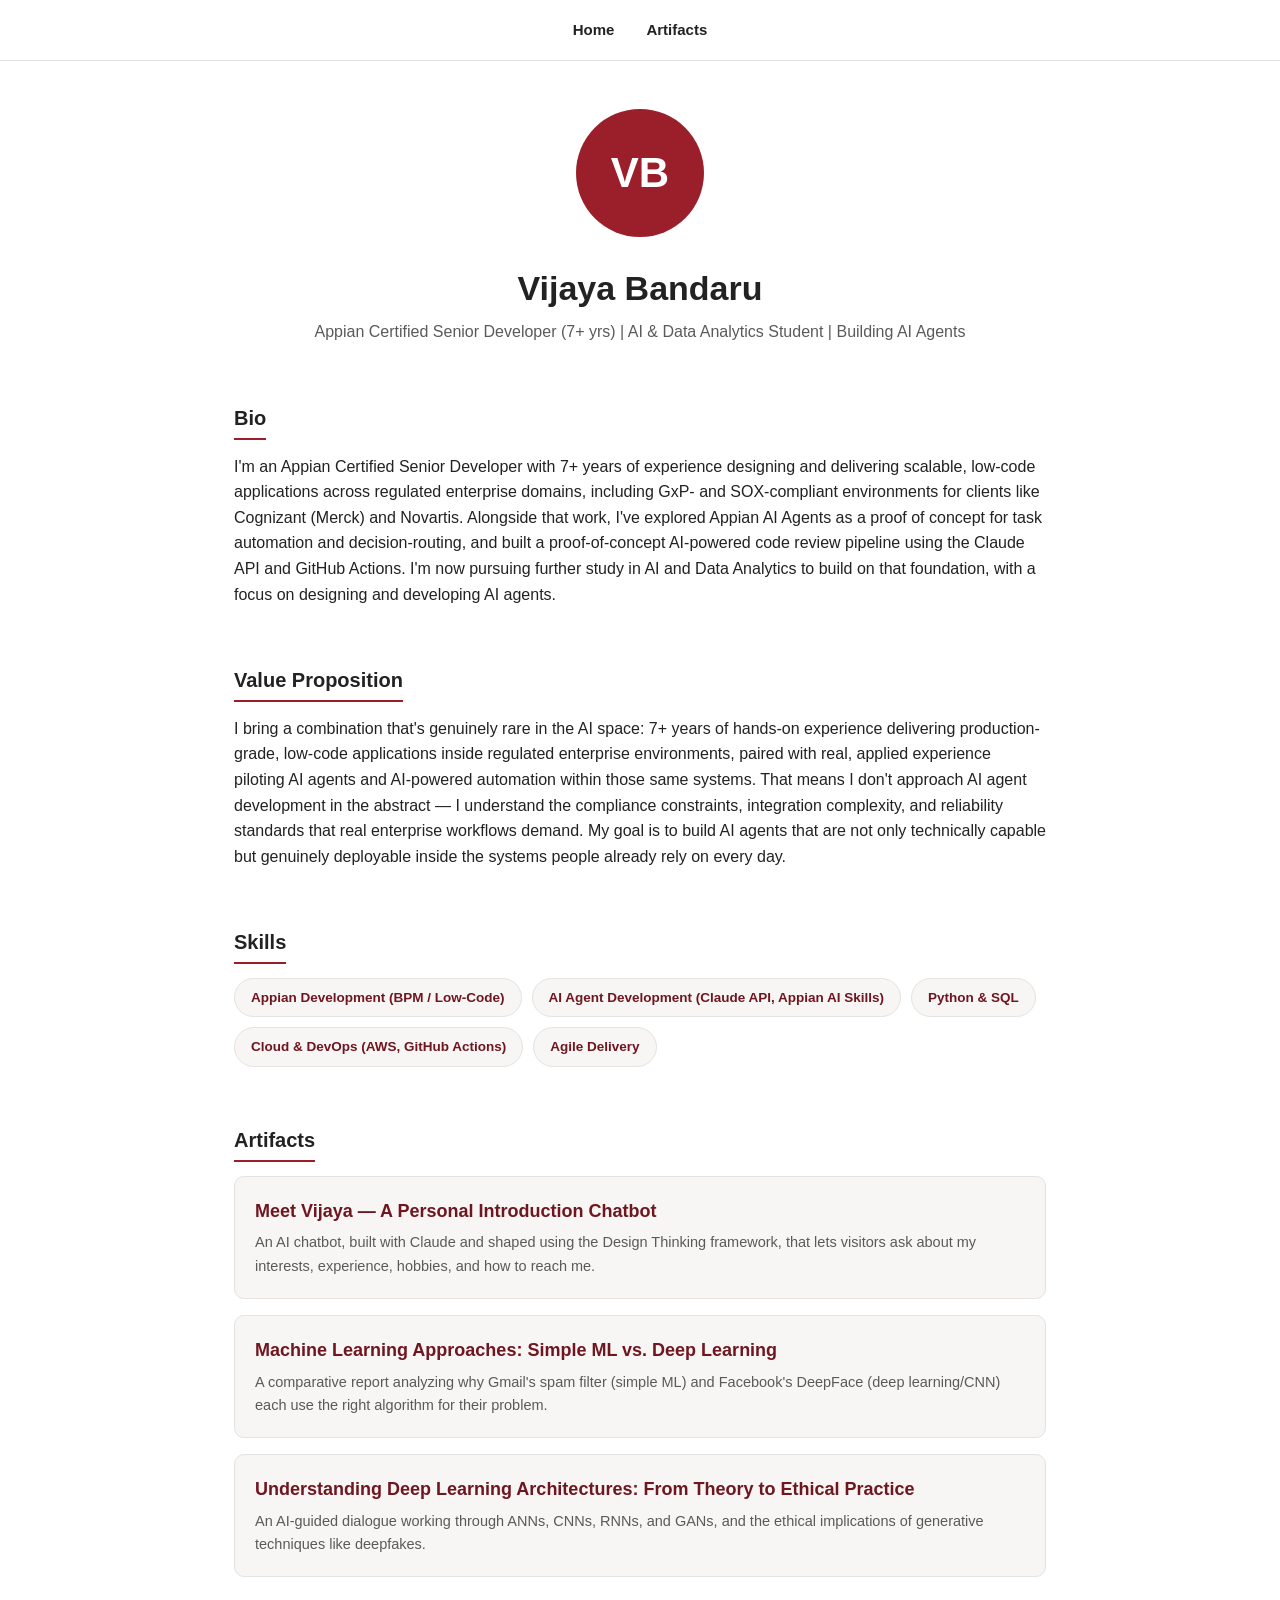
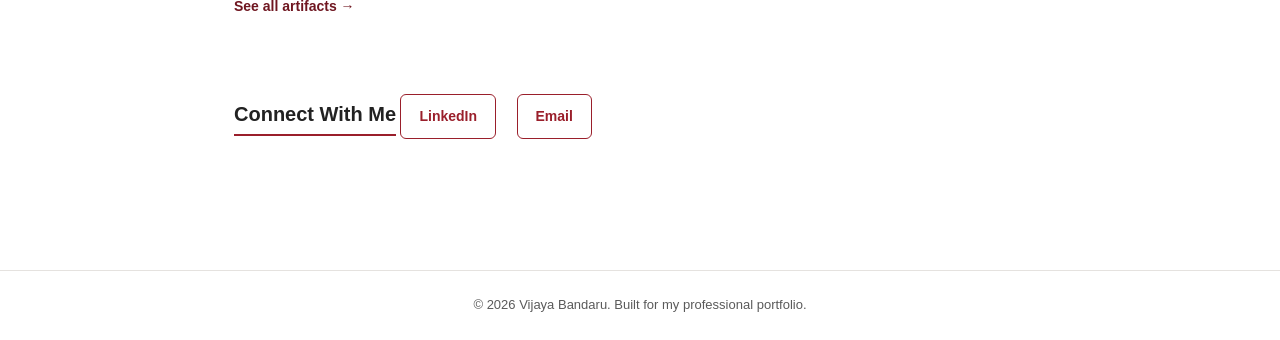
==== index.html @ 0363b2a0 "Add third artifact: Deep Learning Architectures" ====
<!DOCTYPE html>
<html lang="en">
<head>
<meta charset="UTF-8">
<meta name="viewport" content="width=device-width, initial-scale=1.0">
<title>Vijaya Bandaru | Portfolio</title>
<link rel="stylesheet" href="style.css">
</head>
<body>

<header class="site-nav">
  <a href="index.html">Home</a>
  <a href="artifacts.html">Artifacts</a>
</header>

<main>
  <div class="avatar">VB</div>
  <h1 class="name">Vijaya Bandaru</h1>
  <p class="tagline">Appian Certified Senior Developer (7+ yrs) | AI &amp; Data Analytics Student | Building AI Agents</p>

  <section>
    <h2>Bio</h2>
    <p>
      I'm an Appian Certified Senior Developer with 7+ years of experience designing and
      delivering scalable, low-code applications across regulated enterprise domains,
      including GxP- and SOX-compliant environments for clients like Cognizant (Merck) and
      Novartis. Alongside that work, I've explored Appian AI Agents as a proof of concept for
      task automation and decision-routing, and built a proof-of-concept AI-powered code
      review pipeline using the Claude API and GitHub Actions. I'm now pursuing further study
      in AI and Data Analytics to build on that foundation, with a focus on designing and
      developing AI agents.
    </p>
  </section>

  <section>
    <h2>Value Proposition</h2>
    <p>
      I bring a combination that's genuinely rare in the AI space: 7+ years of hands-on
      experience delivering production-grade, low-code applications inside regulated
      enterprise environments, paired with real, applied experience piloting AI agents and
      AI-powered automation within those same systems. That means I don't approach AI agent
      development in the abstract &mdash; I understand the compliance constraints, integration
      complexity, and reliability standards that real enterprise workflows demand. My goal is
      to build AI agents that are not only technically capable but genuinely deployable inside
      the systems people already rely on every day.
    </p>
  </section>

  <section>
    <h2>Skills</h2>
    <div class="skills-list">
      <span class="skill-tag">Appian Development (BPM / Low-Code)</span>
      <span class="skill-tag">AI Agent Development (Claude API, Appian AI Skills)</span>
      <span class="skill-tag">Python &amp; SQL</span>
      <span class="skill-tag">Cloud &amp; DevOps (AWS, GitHub Actions)</span>
      <span class="skill-tag">Agile Delivery</span>
    </div>
  </section>

  <section>
    <h2>Artifacts</h2>
    <a class="artifact-card" href="artifacts/personal-chatbot.html">
      <h3>Meet Vijaya &mdash; A Personal Introduction Chatbot</h3>
      <p>An AI chatbot, built with Claude and shaped using the Design Thinking framework,
      that lets visitors ask about my interests, experience, hobbies, and how to reach me.</p>
    </a>
    <a class="artifact-card" href="artifacts/ml-vs-deep-learning.html">
      <h3>Machine Learning Approaches: Simple ML vs. Deep Learning</h3>
      <p>A comparative report analyzing why Gmail's spam filter (simple ML) and Facebook's
      DeepFace (deep learning/CNN) each use the right algorithm for their problem.</p>
    </a>
    <a class="artifact-card" href="artifacts/deep-learning-architectures.html">
      <h3>Understanding Deep Learning Architectures: From Theory to Ethical Practice</h3>
      <p>An AI-guided dialogue working through ANNs, CNNs, RNNs, and GANs, and the ethical
      implications of generative techniques like deepfakes.</p>
    </a>
    <a href="artifacts.html" class="back-link">See all artifacts &rarr;</a>
  </section>

  <section class="connect">
    <h2>Connect With Me</h2>
    <a href="https://www.linkedin.com/in/vijayreddy040896/" target="_blank" rel="noopener">LinkedIn</a>
    <a href="mailto:vijaybandaru040896@gmail.com">Email</a>
  </section>
</main>

<footer>&copy; 2026 Vijaya Bandaru. Built for my professional portfolio.</footer>

</body>
</html>
---- style.css ----
:root {
  --accent: #9a1f2b;
  --accent-dark: #6f1620;
  --text: #222;
  --muted: #5a5a5a;
  --bg: #ffffff;
  --card-bg: #f7f6f4;
  --border: #e5e2df;
  --max-width: 860px;
}

* { box-sizing: border-box; }

body {
  margin: 0;
  font-family: -apple-system, BlinkMacSystemFont, "Segoe UI", Roboto, Helvetica, Arial, sans-serif;
  color: var(--text);
  background: var(--bg);
  line-height: 1.6;
}

header.site-nav {
  border-bottom: 1px solid var(--border);
  padding: 18px 24px;
  display: flex;
  justify-content: center;
  gap: 32px;
}

header.site-nav a {
  text-decoration: none;
  color: var(--text);
  font-weight: 600;
  font-size: 15px;
}

header.site-nav a:hover { color: var(--accent); }

main {
  max-width: var(--max-width);
  margin: 0 auto;
  padding: 48px 24px 80px;
}

.avatar {
  width: 128px;
  height: 128px;
  border-radius: 50%;
  background: var(--accent);
  color: #fff;
  display: flex;
  align-items: center;
  justify-content: center;
  font-size: 42px;
  font-weight: 700;
  margin: 0 auto 24px;
}

h1.name {
  text-align: center;
  font-size: 34px;
  margin: 0 0 4px;
}

p.tagline {
  text-align: center;
  color: var(--muted);
  margin: 0 0 40px;
  font-size: 16px;
}

section { margin-bottom: 40px; }

section h2 {
  font-size: 20px;
  border-bottom: 2px solid var(--accent);
  display: inline-block;
  padding-bottom: 4px;
  margin-bottom: 14px;
}

section p { margin: 0 0 12px; color: var(--text); }

.artifact-card {
  background: var(--card-bg);
  border: 1px solid var(--border);
  border-radius: 10px;
  padding: 20px;
  margin-bottom: 16px;
  display: block;
  text-decoration: none;
  color: var(--text);
  transition: box-shadow 0.15s ease, transform 0.15s ease;
}

.artifact-card:hover {
  box-shadow: 0 4px 14px rgba(0,0,0,0.08);
  transform: translateY(-2px);
}

.artifact-card h3 {
  margin: 0 0 6px;
  color: var(--accent-dark);
  font-size: 18px;
}

.artifact-card p { margin: 0; color: var(--muted); font-size: 14.5px; }

.skills-list {
  display: flex;
  flex-wrap: wrap;
  gap: 10px;
}

.skill-tag {
  background: var(--card-bg);
  border: 1px solid var(--border);
  border-radius: 20px;
  padding: 8px 16px;
  font-size: 13.5px;
  font-weight: 600;
  color: var(--accent-dark);
}

.work-sample {
  background: var(--card-bg);
  border: 1px solid var(--border);
  border-left: 3px solid var(--accent);
  border-radius: 6px;
  padding: 16px 20px;
  margin: 8px 0 16px;
}

.work-sample p { margin: 0 0 8px; }
.work-sample p:last-child { margin-bottom: 0; }

.download-link {
  display: inline-block;
  margin-top: 4px;
  color: var(--accent-dark);
  font-weight: 600;
  text-decoration: none;
  font-size: 14px;
}

.download-link:hover { text-decoration: underline; }

@media (max-width: 600px) {
  h1.name { font-size: 26px; }
  .avatar { width: 96px; height: 96px; font-size: 32px; }
  main { padding: 32px 16px 60px; }
}

.connect a {
  display: inline-block;
  margin-right: 16px;
  padding: 10px 18px;
  border: 1px solid var(--accent);
  border-radius: 6px;
  color: var(--accent);
  text-decoration: none;
  font-weight: 600;
  font-size: 14px;
}

.connect a:hover { background: var(--accent); color: #fff; }

.back-link {
  display: inline-block;
  margin-bottom: 24px;
  color: var(--accent-dark);
  text-decoration: none;
  font-weight: 600;
  font-size: 14px;
}

.artifact-page h1 { font-size: 28px; margin-bottom: 4px; }

.artifact-page h2 {
  font-size: 17px;
  margin-top: 32px;
  color: var(--accent-dark);
  border: none;
  padding: 0;
}

.artifact-page h3 {
  font-size: 15px;
  margin-top: 18px;
  margin-bottom: 4px;
}

footer {
  text-align: center;
  padding: 24px;
  color: var(--muted);
  font-size: 13px;
  border-top: 1px solid var(--border);
}
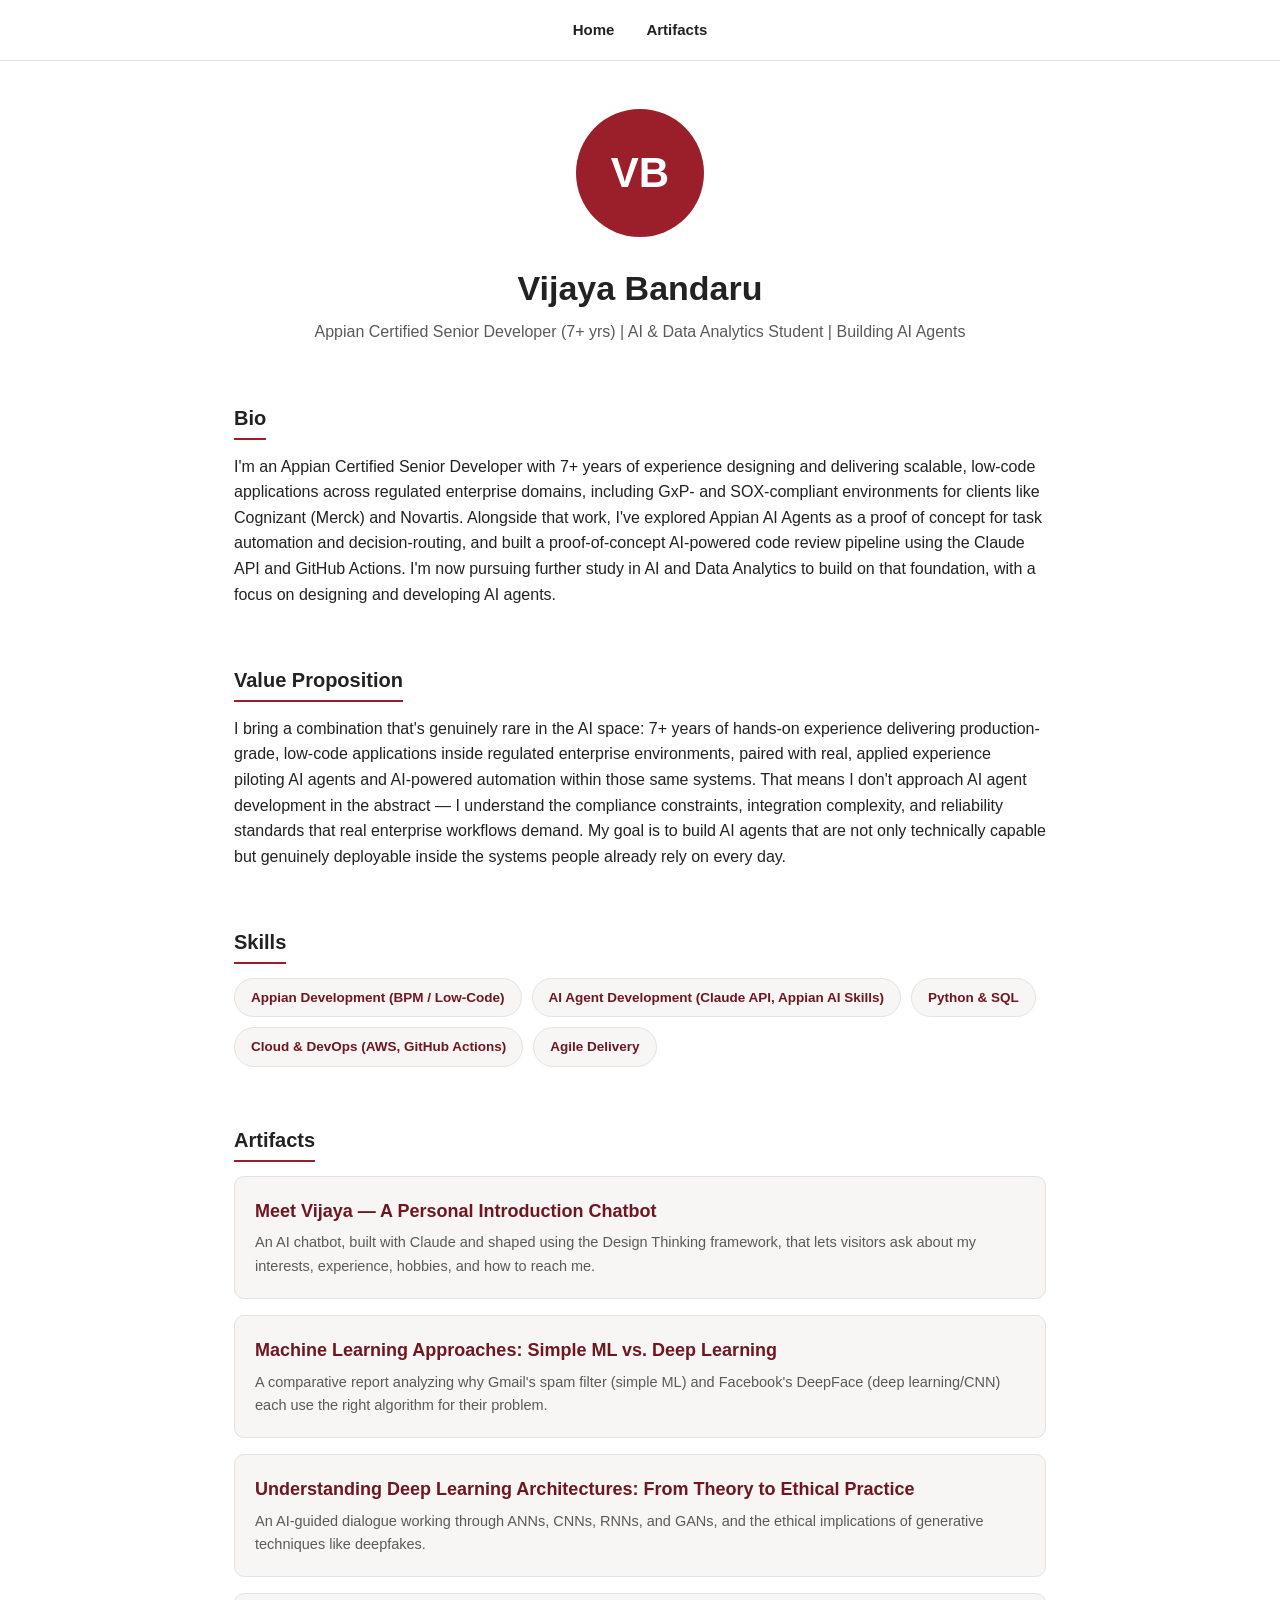
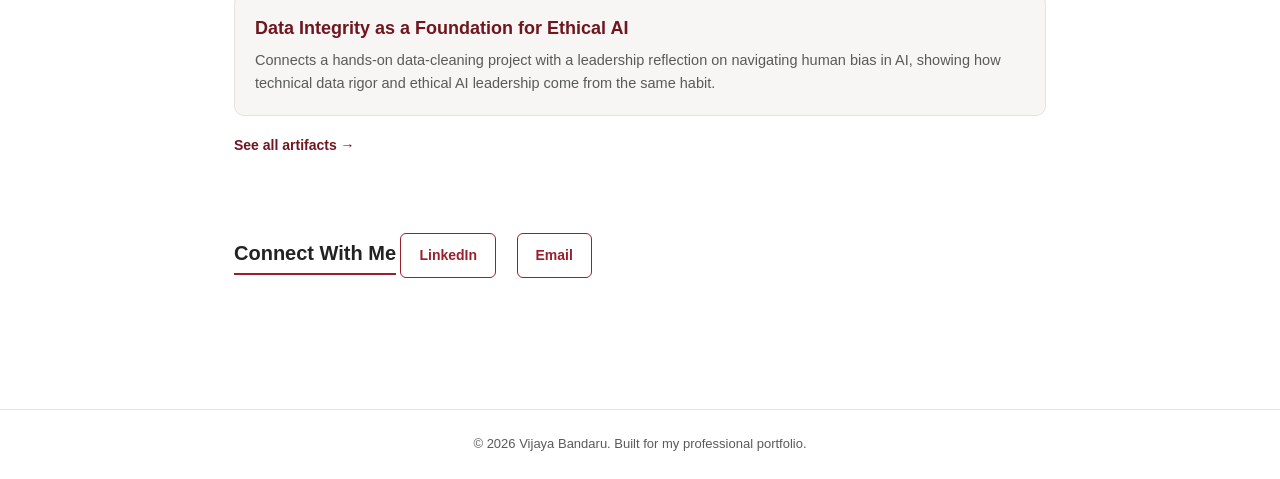
==== commit 94ca1cb8: "Add fourth artifact: Data Integrity and Bias Leadership" ====
--- a/index.html
+++ b/index.html
@@ -74,6 +74,11 @@
       <p>An AI-guided dialogue working through ANNs, CNNs, RNNs, and GANs, and the ethical
       implications of generative techniques like deepfakes.</p>
     </a>
+    <a class="artifact-card" href="artifacts/data-integrity-and-bias-leadership.html">
+      <h3>Data Integrity as a Foundation for Ethical AI</h3>
+      <p>Connects a hands-on data-cleaning project with a leadership reflection on navigating
+      human bias in AI, showing how technical data rigor and ethical AI leadership come from the same habit.</p>
+    </a>
     <a href="artifacts.html" class="back-link">See all artifacts &rarr;</a>
   </section>
 
